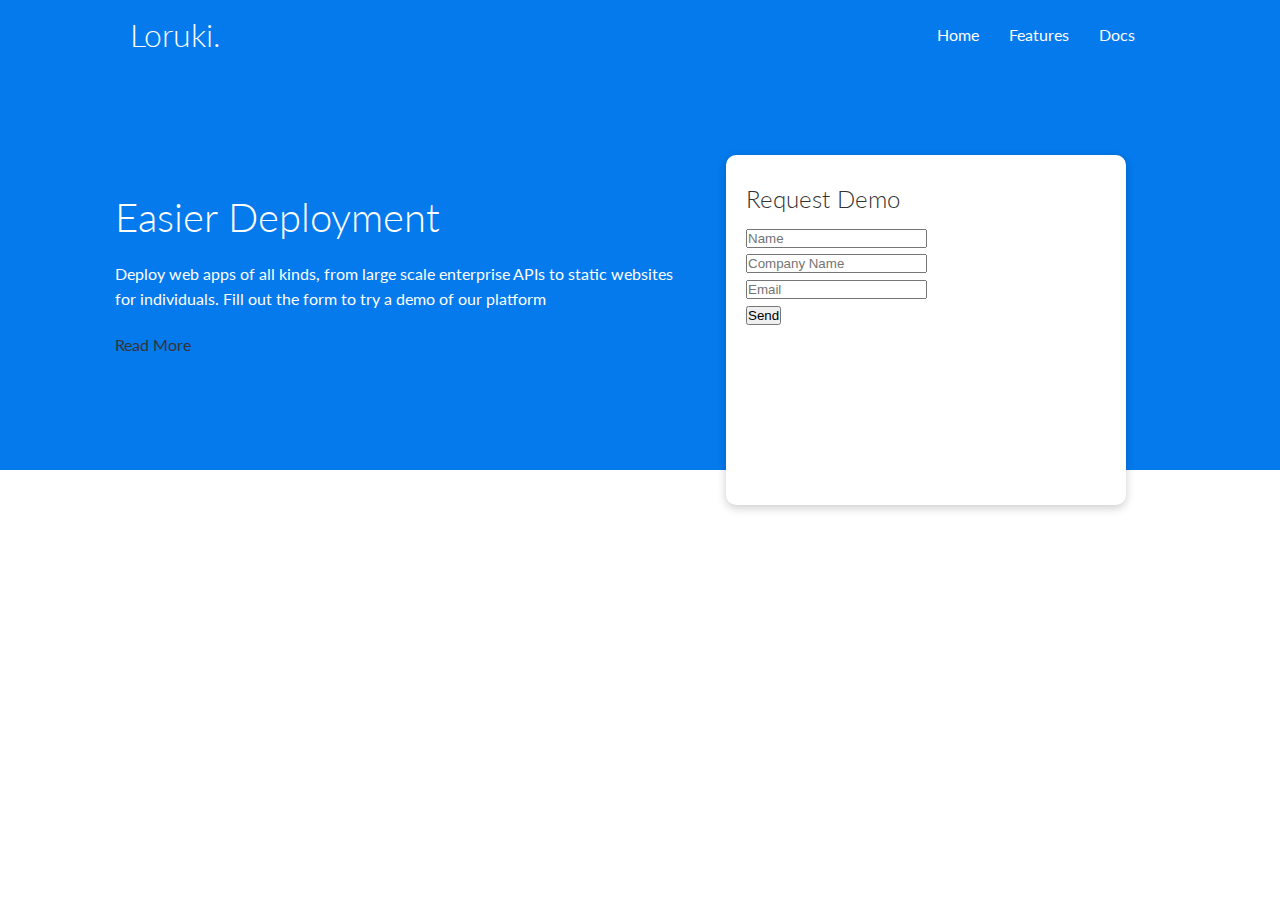
==== index.html @ 0a5e78f0 "Working on Grid,Flexbox website-practicing" ====
<!DOCTYPE html>
<html lang="en">

<head>
    <meta charset="UTF-8">
    <meta name="viewport" content="width=device-width, initial-scale=1.0">
    <link rel="stylesheet" href="https://cdnjs.cloudflare.com/ajax/libs/font-awesome/5.15.1/css/all.min.css"
        integrity="sha512-+4zCK9k+qNFUR5X+cKL9EIR+ZOhtIloNl9GIKS57V1MyNsYpYcUrUeQc9vNfzsWfV28IaLL3i96P9sdNyeRssA=="
        crossorigin="anonymous" />
    <title>Loruki | Cloud Hosting For Everyone</title>
    <link rel="stylesheet" href="css/app.css">
</head>

<body>
    <!-- Navbar-->
    <div class="navbar">
        <div class="container flex">
            <h1 class="logo">Loruki.</h1>
            <nav>
                <ul>
                    <li><a href="index.html">Home</a></li>
                    <li><a href="features.html">Features</a></li>
                    <li><a href="docs.html">Docs</a></li>
                </ul>
            </nav>
        </div>
    </div>
    <!-- Showcase-->
    <section class="showcase">
        <div class="container grid">
            <div class="showcase-text">
                <h1>Easier Deployment</h1>
                <p>Deploy web apps of all kinds, from large scale enterprise APIs to static websites for individuals.
                    Fill out the form to try a demo of our platform</p>
                <a href="features.html">Read More</a>
            </div>
            <div class="showcase-form card">
                <h2>Request Demo</h2>
                <form>
                    <div class="form-control">
                        <input type="text" name="name" placeholder="Name" required>
                    </div>
                    <div class="form-control">
                        <input type="text" name="company" placeholder="Company Name" required>
                    </div>
                    <div class="form-control">
                        <input type="email" name="email" placeholder="Email" required>
                    </div>
                    <input type="submit" value="Send" class="btn btn-primary">
                </form>
            </div>
        </div>
    </section>
</body>

</html>
---- css/app.css ----
@import url('https://fonts.googleapis.com/css2?family=Lato:wght@300&display=swap');

:root {
    --primary-color: #047aed;
}
* {
    box-sizing: border-box;
    padding: 0;
    margin:0;
}

body {
    font-family: Lato, sans-serif;
    color: #333;
    line-height: 1.6;
}

ul {
    list-style-type: none;
}

a {
    text-decoration: none;
    color: #333;
}

h1,
h2 {
    font-weight: 300;
    line-height: 1.2;
    margin: 10px 0;
}

p {
    margin: 10px 0;
}

img {
    width: 100%;
}

/* Navbar */
.navbar {
    background-color: var(--primary-color);
    color: #fff;
    height: 70px;
}

.navbar .flex {
    justify-content: space-between;
}

.navbar ul {
    display:flex;
}

.navbar a {
    color: #fff;
    padding: 10px;
    margin: 0 5px;
}

.navbar a:hover{
    border-bottom: 2px solid #fff;
}

/* Showcase */

.showcase {
    height: 400px;
    background-color: var(--primary-color);
    color: #fff;
    position: relative;
}

.showcase h1 {
    font-size: 40px;
}

.showcase p {
    margin: 20px 0;
}

.showcase .grid {
    overflow: visible;
    grid-template-columns: 55% 45%;
    gap: 30px;
}

.showcase-form {
    position: relative;
    top: 60px;
    height: 350px;
    width: 400px;
}

/* Utilities */

.container {
    max-width: 1100px;
    margin: 0 auto;
    overflow: auto;
    padding: 0 40px;
}

.card {
    background-color: #fff;
    color: #333;
    border-radius: 10px;
    box-shadow: 0 3px 10px rgba(0,0,0, 0.2);
    padding: 20px;
    margin: 20px;
}

.flex {
    display: flex;
    justify-content: center;
    align-items: center;
    height: 100%;

}

.grid {
    display: grid;
    grid-template-columns: 1fr 1fr;
    gap: 20px;
    justify-content: center;
    align-items: center;
    height: 100%;
}
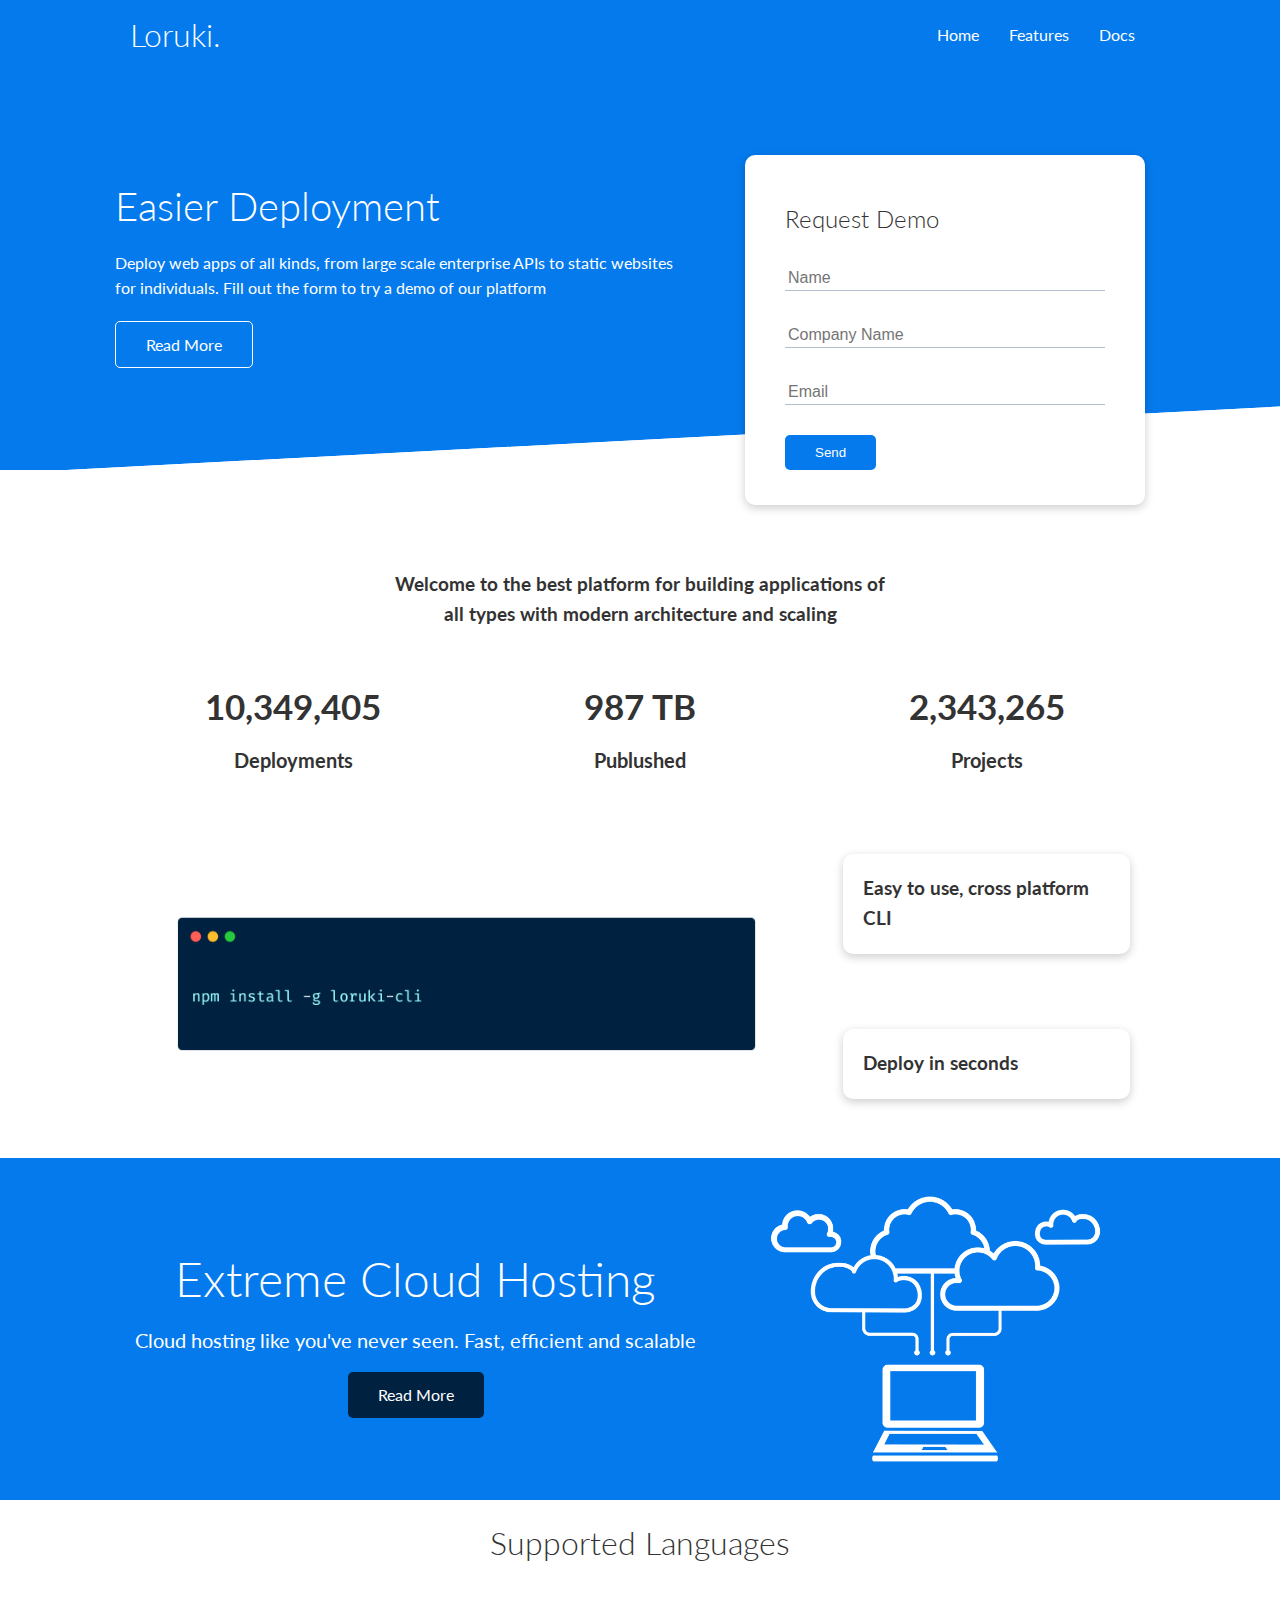
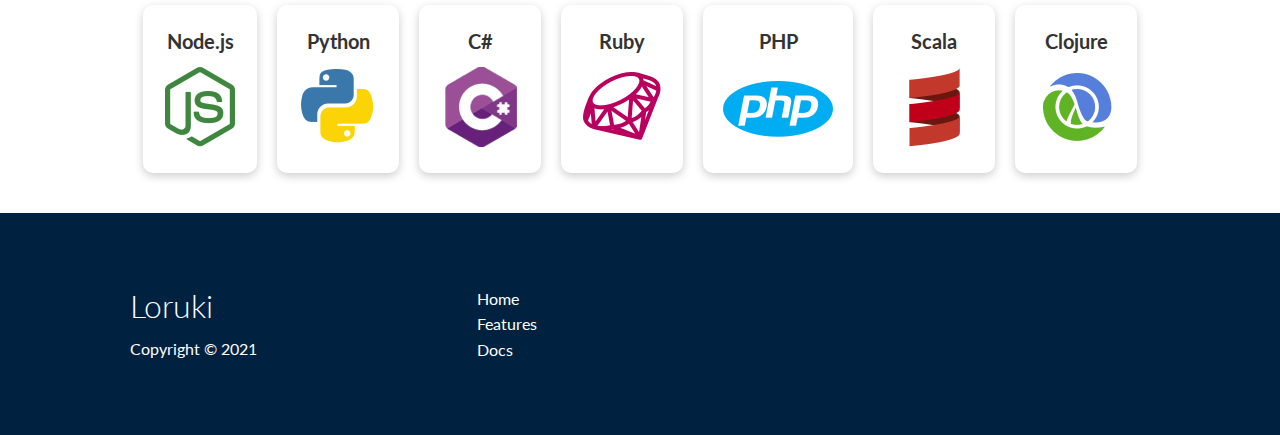
==== commit 1a3afb7e: "added features, docs html" ====
--- a/index.html
+++ b/index.html
@@ -8,6 +8,7 @@
         integrity="sha512-+4zCK9k+qNFUR5X+cKL9EIR+ZOhtIloNl9GIKS57V1MyNsYpYcUrUeQc9vNfzsWfV28IaLL3i96P9sdNyeRssA=="
         crossorigin="anonymous" />
     <title>Loruki | Cloud Hosting For Everyone</title>
+    <link rel="stylesheet" href="css/utils.css">
     <link rel="stylesheet" href="css/app.css">
 </head>
 
@@ -32,7 +33,7 @@
                 <h1>Easier Deployment</h1>
                 <p>Deploy web apps of all kinds, from large scale enterprise APIs to static websites for individuals.
                     Fill out the form to try a demo of our platform</p>
-                <a href="features.html">Read More</a>
+                <a href="features.html" class="btn btn-outline">Read More</a>
             </div>
             <div class="showcase-form card">
                 <h2>Request Demo</h2>
@@ -51,6 +52,116 @@
             </div>
         </div>
     </section>
+
+    <!-- Stats -->
+    <section class="stats">
+        <div class="container">
+            <h3 class="stats-heading text-center my-1">
+                Welcome to the best platform for building applications of all types with modern architecture and scaling
+            </h3>
+            <div class="grid grid-3 text-center my-4">
+                <div>
+                    <i class="fas fa-server fa-3x"></i>
+                    <h3>10,349,405</h3>
+                    <p class="text-secondary">Deployments</p>
+                </div>
+                <div> <i class="fas fa-upload fa-3x"></i>
+                    <h3>987 TB</h3>
+                    <p class="text-secondary">Publushed</p>
+                </div>
+                <div> <i class="fas fa-project-diagram fa-3x"></i>
+                    <h3>2,343,265</h3>
+                    <p class="text-secondary">Projects</p>
+                </div>
+            </div>
+        </div>
+    </section>
+
+    <!-- Cli-->
+    <section class="cli">
+        <div class="container grid">
+            <img src="images/cli.png" alt="">
+            <div class="card">
+                <h3>Easy to use, cross platform CLI</h3>
+            </div>
+            <div class="card">
+                <h3>Deploy in seconds</h3>
+            </div>
+        </div>
+    </section>
+
+    <!-- Cloud -->
+    <section class="cloud bg-primary my-2 py-2">
+        <div class="container grid">
+            <div class="text-center">
+                <h2 class="lg"> Extreme Cloud Hosting</h2>
+                <p class="lead my-1">Cloud hosting like you've never seen.
+                    Fast, efficient and scalable
+                </p>
+                <a href="features.html" class="btn btn-dark">Read More</a>
+            </div>
+            <img src="images/cloud.png" alt="">
+        </div>
+    </section>
+
+    <!-- Languages -->
+    <section class="languages">
+        <h2 class="md text-center my-2">
+            Supported Languages
+        </h2>
+        <div class="container flex">
+            <div class="card">
+                <h4>Node.js</h4>
+                <img src="images/logos/node.png" alt="">
+            </div>
+            <div class="card">
+                <h4>Python</h4>
+                <img src="images/logos/python.png" alt="">
+            </div>
+            <div class="card">
+                <h4>C#</h4>
+                <img src="images/logos/csharp.png" alt="">
+            </div>
+            <div class="card">
+                <h4>Ruby</h4>
+                <img src="images/logos/ruby.png" alt="">
+            </div>
+            <div class="card">
+                <h4>PHP</h4>
+                <img src="images/logos/php.png" alt="">
+            </div>
+            <div class="card">
+                <h4>Scala</h4>
+                <img src="images/logos/scala.png" alt="">
+            </div>
+            <div class="card">
+                <h4>Clojure</h4>
+                <img src="images/logos/clojure.png" alt="">
+            </div>
+        </div>
+    </section>
+    <!-- Footer -->
+    <footer class="footer bg-dark py-5">
+        <div class="container grid grid-3">
+            <div>
+                <h1>Loruki</h1>
+                <p>Copyright &copy; 2021</p>
+            </div>
+            <nav>
+                <ul>
+                    <li><a href="index.html">Home</a></li>
+                    <li><a href="features.html">Features</a></li>
+                    <li><a href="docs.html">Docs</a></li>
+                </ul>
+            </nav>
+            <div class="social">
+                <a href="#"><i class="fab fa-github fa-2x"></i></a>
+                <a href="#"><i class="fab fa-facebook fa-2x"></i></a>
+                <a href="#"><i class="fab fa-instagram fa-2x"></i></a>
+                <a href="#"><i class="fab fa-twitter fa-2x"></i></a>
+            </div>
+        </div>
+    </footer>
 </body>
 
 </html>--- a/css/utils.css
+++ b/css/utils.css
@@ -0,0 +1,199 @@
+
+.container {
+    max-width: 1100px;
+    margin: 0 auto;
+    overflow: auto;
+    padding: 0 40px;
+}
+
+.card {
+    background-color: #fff;
+    color: #333;
+    border-radius: 10px;
+    box-shadow: 0 3px 10px rgba(0,0,0, 0.2);
+    padding: 20px;
+    margin: 20px;
+}
+
+.btn {
+    display: inline-block;
+    cursor: pointer;
+    padding: 10px 30px;
+    background-color: var(--primary-color);
+    color: #fff;
+    border: none;
+    border-radius: 5px;
+}
+
+.btn-outline {
+    background-color: transparent;
+    border: 1px #fff solid;
+}
+
+.btn:hover{
+    transform: scale(0.98);
+}
+
+/* Backgrounds & colored buttons */
+.bg-primary,
+.btn-primary {
+    background-color: var(--primary-color);
+    color: #fff;
+}
+
+.bg-secondary,
+.btn-secondary {
+    background-color: var(--secondary-color);
+    color: #fff;
+}
+
+.bg-dark,
+.btn-dark {
+    background-color: var(--dark-color);
+    color: #fff;
+}
+
+.bg-primary a,
+.btn-primary a,
+.bg-secondary a,
+.btn-secondary a,
+.bg-dark a,
+.btn-dark a {
+    color: #fff;
+}
+
+.bg-light,
+.btn-light {
+    background-color: var(--light-color);
+    color: #333;
+}
+
+/* Text sizes */
+.lead {
+    font-size: 20px;
+}
+
+.sm {
+    font-size: 1rem;
+}
+
+.md {
+    font-size: 2rem;
+}
+
+.lg {
+    font-size: 3rem;
+}
+
+.xl {
+    font-size: 4rem;
+}
+
+.text-center {
+    text-align: center;
+}
+
+.flex {
+    display: flex;
+    justify-content: center;
+    align-items: center;
+    height: 100%;
+
+}
+
+.grid {
+    display: grid;
+    grid-template-columns: repeat(2, 1fr);
+    gap: 20px;
+    justify-content: center;
+    align-items: center;
+    height: 100%;
+}
+
+.grid-3 {
+    grid-template-columns: repeat(3, 1fr);
+}
+
+/* Margin */
+
+.my-1 {
+    margin: 1rem 0;
+}
+
+.my-2 {
+    margin: 1.5rem 0;
+}
+
+.my-3 {
+    margin: 2rem 0;
+}
+
+.my-4 {
+    margin: 3rem 0;
+}
+
+.my-5 {
+    margin: 4rem 0;
+}
+
+.m-1 {
+    margin: 1rem;
+}
+
+.m-2 {
+    margin: 1.5rem;
+}
+
+.m-3 {
+    margin: 2rem;
+}
+
+.m-4 {
+    margin: 3rem;
+}
+
+.m-5 {
+    margin: 4rem;
+}
+
+/* Padding */
+
+.py-1 {
+    padding: 1rem 0;
+}
+
+.py-2 {
+    padding: 1.5rem 0;
+}
+
+.py-3 {
+    padding: 2rem 0;
+}
+
+.py-4 {
+    padding: 3rem 0;
+}
+
+.py-5 {
+    padding: 4rem 0;
+}
+
+.p-1 {
+    padding: 1rem;
+}
+
+.p-2 {
+    padding: 1.5rem;
+}
+
+.p-3 {
+    padding: 2rem;
+}
+
+.p-4 {
+    padding: 3rem;
+}
+
+.p-5 {
+    padding: 4rem;
+}--- a/css/app.css
+++ b/css/app.css
@@ -2,6 +2,9 @@
 
 :root {
     --primary-color: #047aed;
+    --secondary-color: #1c3fa8;
+    --dark-color: #002240;
+    --light-color: #f4f4f4;
 }
 * {
     box-sizing: border-box;
@@ -92,39 +95,170 @@
     top: 60px;
     height: 350px;
     width: 400px;
-}
-
-/* Utilities */
-
-.container {
-    max-width: 1100px;
-    margin: 0 auto;
-    overflow: auto;
-    padding: 0 40px;
-}
-
-.card {
-    background-color: #fff;
-    color: #333;
-    border-radius: 10px;
-    box-shadow: 0 3px 10px rgba(0,0,0, 0.2);
-    padding: 20px;
-    margin: 20px;
-}
-
-.flex {
-    display: flex;
-    justify-content: center;
-    align-items: center;
-    height: 100%;
-
-}
-
-.grid {
-    display: grid;
-    grid-template-columns: 1fr 1fr;
-    gap: 20px;
-    justify-content: center;
-    align-items: center;
-    height: 100%;
+    padding: 40px;
+    z-index: 100;
+    justify-self: flex-end;
+}
+
+.showcase-form .form-control {
+    margin: 30px 0;
+}
+
+.showcase-form input[type="text"],
+.showcase-form input[type="email"] {
+    border: 0;
+    border-bottom: 1px solid #b4becb;
+    width: 100%;
+    padding: 3px;
+    font-size: 16px;
+}
+
+.showcase-form input:focus {
+    outline: none;
+}
+
+.showcase::before,
+.showcase::after {
+    content: '';
+    position: absolute;
+    height: 100px;
+    bottom: -70px;
+    right: 0;
+    left: 0;
+    background:#fff;
+    transform: skewY(-3deg);
+    -webkit-transform: skewY(-3deg);
+    -moz-transform: skewY(-3deg);
+    -ms-transform: skewY(-3deg);
+}
+
+/* Stats */
+.stats {
+    padding-top: 100px;
+}
+
+.stats-heading {
+    max-width: 500px;
+    margin: auto;
+}
+
+.stats .grid h3 {
+    font-size: 35px;
+}
+
+.stats .grid p {
+    font-size: 20px;
+    font-weight: bold;
+}
+
+/* CLI */
+.cli .grid {
+    grid-template-columns: repeat(3, 1fr);
+    grid-template-rows: repeat(2, 1fr);
+}
+
+.cli .grid > *:first-child {
+    grid-column: 1/span 2;
+    grid-row:1 / span 2;
+}
+
+/* Cloud */
+.cloud .grid {
+    grid-template-columns: 4fr 3fr;
+}
+
+/* Languages */
+.languages .flex {
+    flex-wrap: wrap;
+}
+
+.languages .card{
+    text-align: center;
+    margin: 18px 10px 40px;
+    transition: transform 0.2s ease-in;
+}
+
+.languages .card h4 {
+    font-size: 20px;
+    margin-bottom: 10px;
+}
+
+.languages .card:hover {
+    transform: translateY(-15px);
+
+}
+
+
+/* Features */
+.features-head img, .docs-head img{
+    width: 200px;
+    justify-self: flex-end;
+}
+
+.features-sub-head img {
+    width: 300px;
+    justify-self: flex-end;
+}
+
+.features-main .card > i{
+    margin-right: 20px;
+}
+.features-main .grid {
+    padding: 30px;
+}
+
+.features-main .grid > *:first-child {
+    grid-column:1 / span 3 ;
+}
+.features-main .grid > *:nth-child(2) {
+    grid-column:1 / span 2 ;
+}
+/*Footer */
+
+.footer .social a {
+    margin: 0 10px;
+}
+
+/* Tablets and under */
+@media(max-width: 768px) {
+    .grid,
+    .showcase .grid,
+    .stats .grid,
+    .cli .grid,
+    .cloud .grid {
+        grid-template-columns: 1fr;
+        grid-template-rows: 1fr;
+    }
+    .showcase {
+        height: auto;
+    }
+    .showcase-text {
+        text-align: center;
+        margin-top: 40px;
+    }
+    .showcase-form {
+        justify-self: center;
+        margin: auto;
+    }
+    .cli .grid > *:first-child {
+        grid-column: 1;
+        grid-row:1;
+    }
+}
+
+
+
+/* Mobile */
+@media(max-width: 500px) {
+    .navbar {
+        height: 110px;
+
+    }
+    .navbar .flex {
+        flex-direction: column;
+    }
+    .navbar ul {
+        padding: 10px;
+        background-color: rgba(0,0,0,0.1);
+    }
 }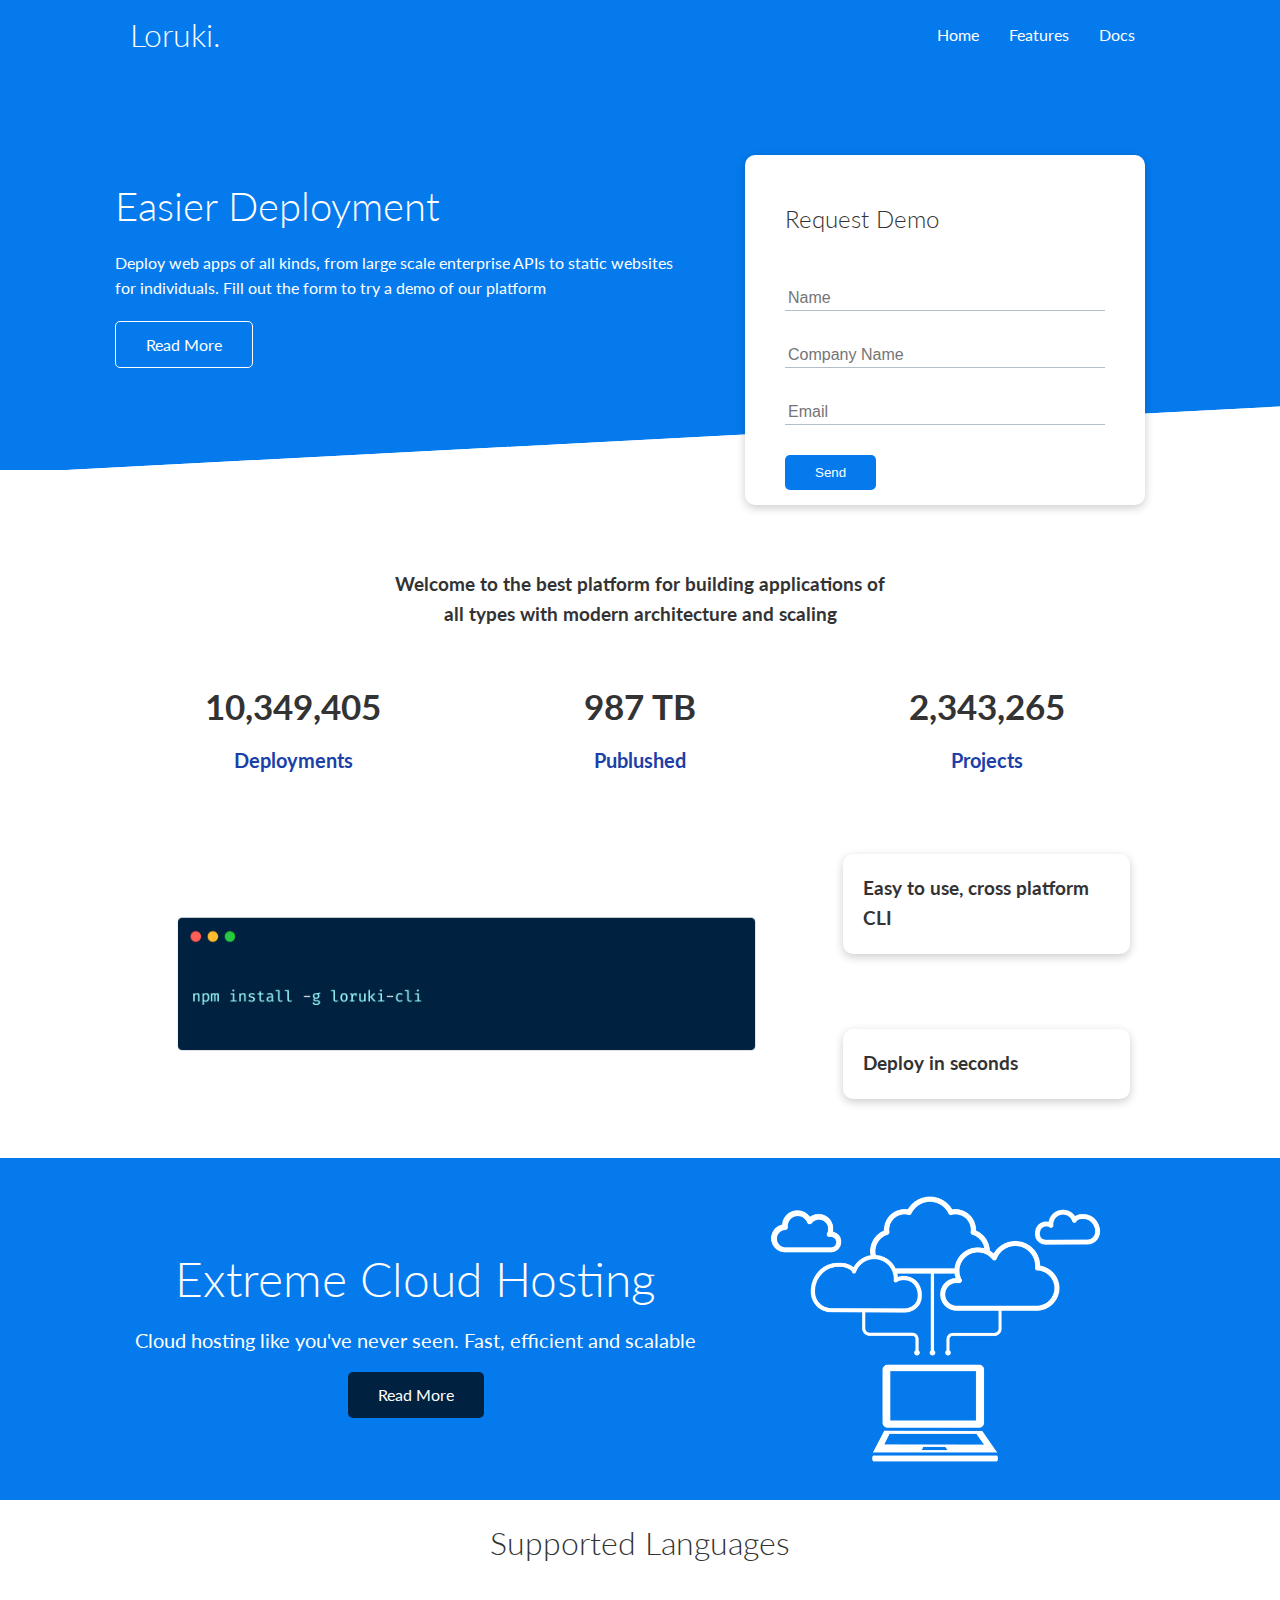
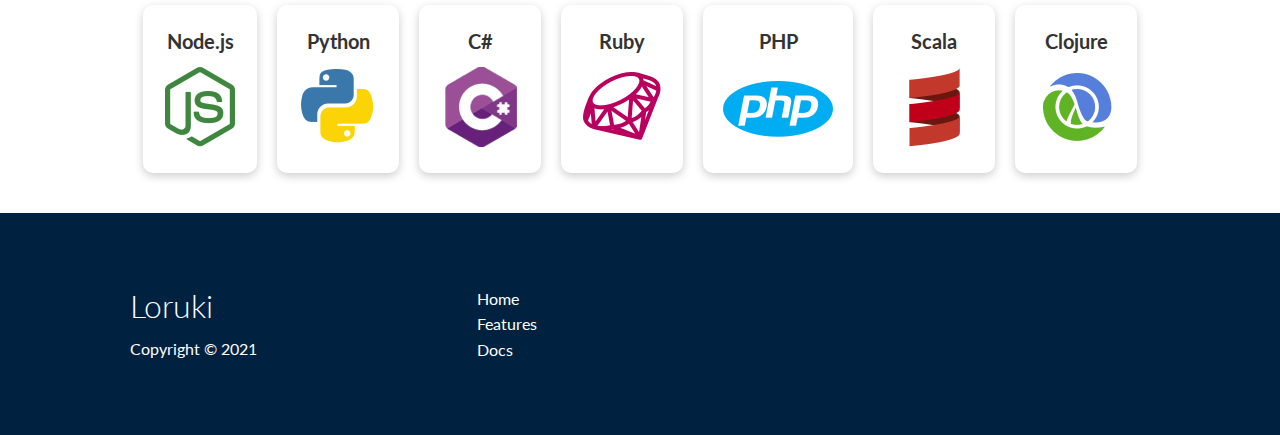
==== commit 86a06e0f: "Ready to deploy" ====
--- a/index.html
+++ b/index.html
@@ -37,7 +37,11 @@
             </div>
             <div class="showcase-form card">
                 <h2>Request Demo</h2>
-                <form>
+                <form name="contact" method="POST" netlify-honeypot="bot-field" data-netlify="true">
+                    <input type="hidden" name="form-name" value="contact">
+                    <p class="hidden">
+                        <label>Don’t fill this out if you’re human: <input name="bot-field" /></label>
+                    </p>
                     <div class="form-control">
                         <input type="text" name="name" placeholder="Name" required>
                     </div>
--- a/css/utils.css
+++ b/css/utils.css
@@ -53,6 +53,12 @@
     color: #fff;
 }
 
+.bg-light,
+.btn-light {
+    background-color: var(--light-color);
+    color: #333;
+}
+
 .bg-primary a,
 .btn-primary a,
 .bg-secondary a,
@@ -62,10 +68,22 @@
     color: #fff;
 }
 
-.bg-light,
-.btn-light {
-    background-color: var(--light-color);
-    color: #333;
+/* Test Colors */
+
+.text-primary {
+    color: var(--primary-color);
+}
+
+.text-secondary {
+    color: var(--secondary-color);
+}
+
+.text-dark {
+    color: var(--dark-color);
+}
+
+.text-light {
+    color: var(--light-color);
 }
 
 /* Text sizes */
@@ -92,6 +110,29 @@
 .text-center {
     text-align: center;
 }
+
+/* Alert */
+.alert {
+    background-color: var(--light-color);
+    padding: 10px 20px;
+    font-weight: bold;
+    margin: 15px 0;
+}
+
+.alert i {
+    margin-right: 10px;
+}
+
+.alert-success {
+    background-color: var(--success-color);
+    color: #fff;
+}
+
+.alert-error {
+    background-color: var(--error-color);
+    color: #fff;
+}
+
 
 .flex {
     display: flex;
--- a/css/app.css
+++ b/css/app.css
@@ -5,6 +5,9 @@
     --secondary-color: #1c3fa8;
     --dark-color: #002240;
     --light-color: #f4f4f4;
+    --success-color: #5cb85c;
+    --error-color: #d9534f;
+
 }
 * {
     box-sizing: border-box;
@@ -42,6 +45,17 @@
     width: 100%;
 }
 
+code, pre {
+    background: #333;
+    color: #fff;
+    padding: 10px;
+}
+
+.hidden {
+    visibility: hidden;
+    height: 0;
+}
+
 /* Navbar */
 .navbar {
     background-color: var(--primary-color);
@@ -90,6 +104,9 @@
     gap: 30px;
 }
 
+.showcase-text {
+    animation: slideInFromLeft 1s ease-in;
+}
 .showcase-form {
     position: relative;
     top: 60px;
@@ -98,6 +115,7 @@
     padding: 40px;
     z-index: 100;
     justify-self: flex-end;
+    animation: slideInFromRight 1s ease-in;
 }
 
 .showcase-form .form-control {
@@ -135,6 +153,7 @@
 /* Stats */
 .stats {
     padding-top: 100px;
+    animation: slideInFromBottom 1s ease-in;
 }
 
 .stats-heading {
@@ -213,11 +232,74 @@
 .features-main .grid > *:nth-child(2) {
     grid-column:1 / span 2 ;
 }
+
+/* Docs */
+.docs-main h3 {
+    margin: 20px 0;
+}
+
+.docs-main .grid {
+    grid-template-columns: 1fr 2fr;
+    align-items: flex-start;
+}
+
+.docs-main nav li {
+    font-size: 17px;
+    padding-bottom: 5px;
+    margin-bottom: 5px;
+    border-bottom: 1px#ccc solid;
+}
+
+.docs-main a:hover {
+    font-weight: bold;
+}
+
+
+
 /*Footer */
 
 .footer .social a {
     margin: 0 10px;
 }
+
+/* Animations */
+@keyframes slideInFromLeft {
+    0% {
+        transform: translateX(-100%);
+    }
+    100% {
+        transform: translateX(0);
+    }
+}
+
+@keyframes slideInFromRight {
+    0% {
+        transform: translateX(100%);
+    }
+    100% {
+        transform: translateX(0);
+    }
+}
+
+@keyframes slideInFromTop{
+    0% {
+        transform: translateY(-100%);
+    }
+    100% {
+        transform: translateX(0);
+    }
+}
+
+@keyframes slideInFromBottom {
+    0% {
+        transform: translateY(100%);
+    }
+    100% {
+        transform: translateX(0);
+    }
+}
+
+
 
 /* Tablets and under */
 @media(max-width: 768px) {
@@ -225,7 +307,9 @@
     .showcase .grid,
     .stats .grid,
     .cli .grid,
-    .cloud .grid {
+    .cloud .grid,
+    .features-main .grid,
+    .docs-main .grid {
         grid-template-columns: 1fr;
         grid-template-rows: 1fr;
     }
@@ -235,15 +319,34 @@
     .showcase-text {
         text-align: center;
         margin-top: 40px;
+        animation: slideInFromTop 1s ease-in;
     }
     .showcase-form {
         justify-self: center;
         margin: auto;
+        animation: slideInFromBottom 1s ease-in;
     }
     .cli .grid > *:first-child {
         grid-column: 1;
         grid-row:1;
     }
+
+    .features-head,
+    .features-sub-head,
+    .docs-head {
+        text-align: center;
+    }
+
+    .features-head img,
+    .features-sub-head img,
+    .docs-head img {
+        justify-self: center;
+    }
+
+    .features-main .grid > *:first-child,
+    .features-main .grid > *:nth-child(2) {
+        grid-column: 1;
+    } 
 }
 
 
